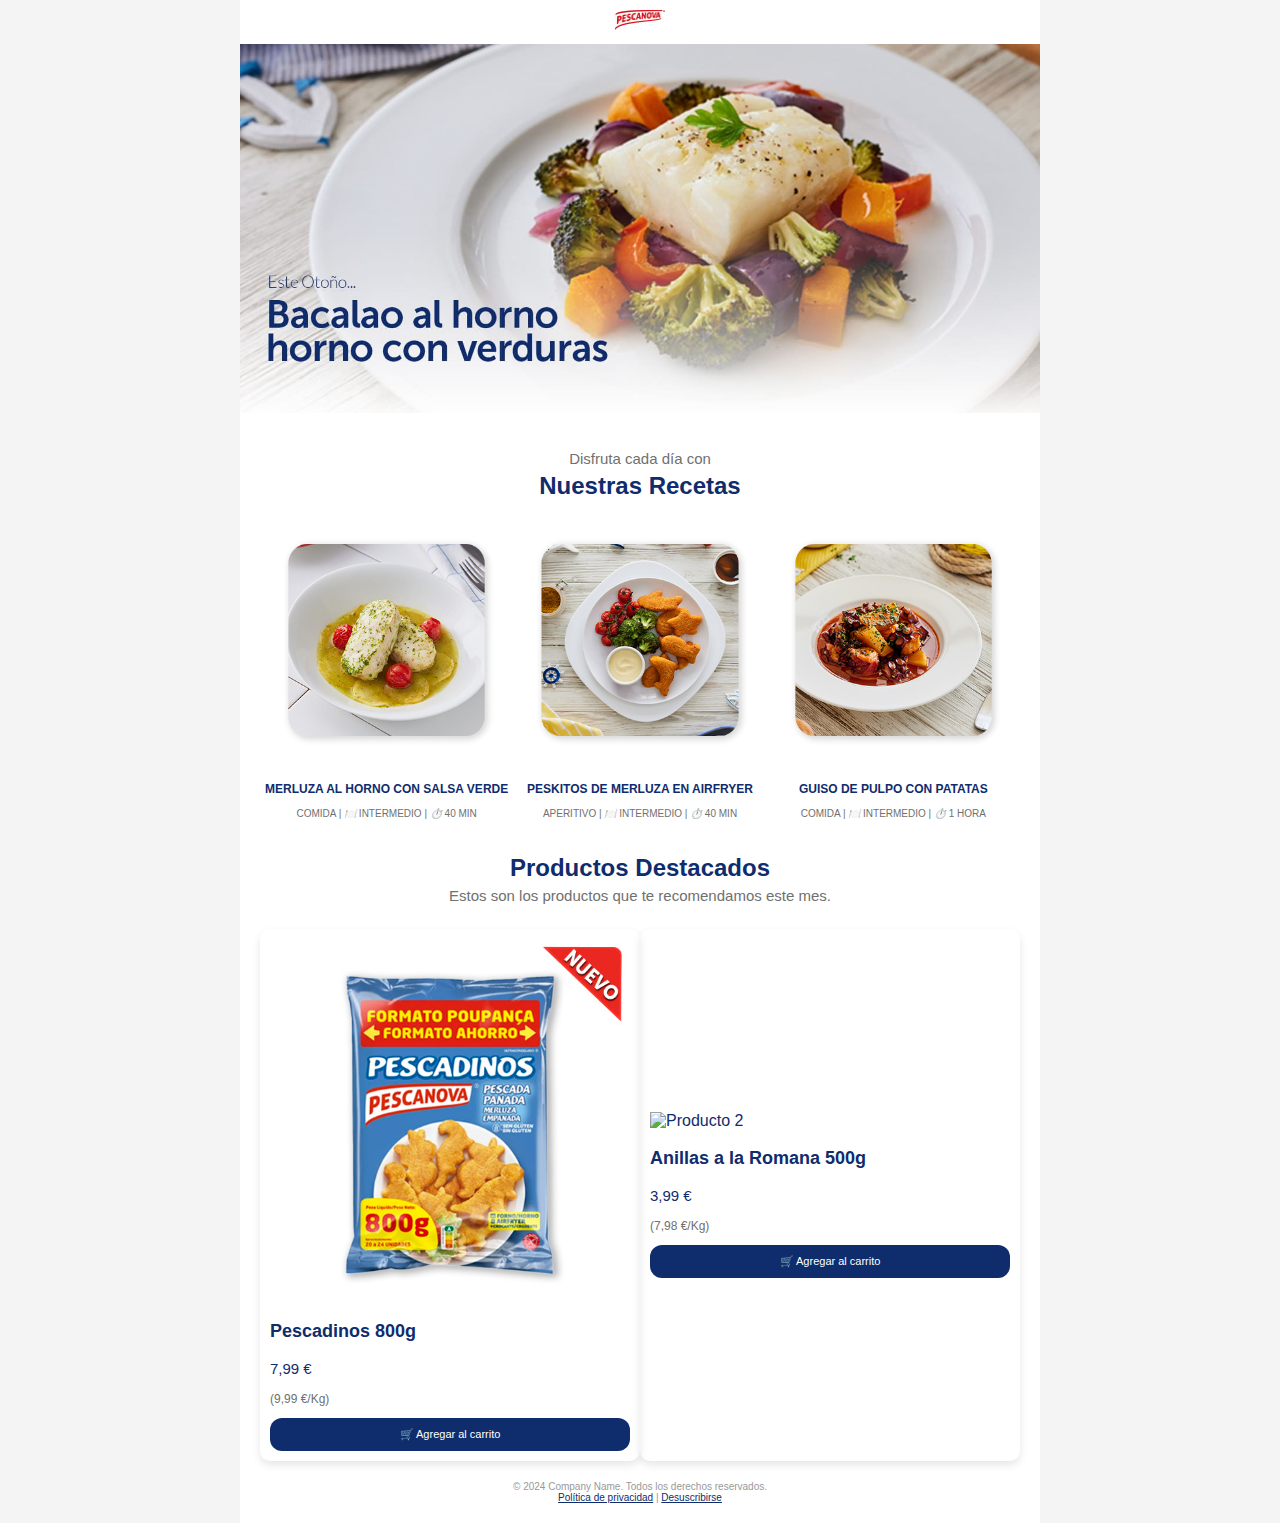
==== prueba.html @ 0c1b129d "finish" ====
<!DOCTYPE html>
<html lang="es">
  <head>
    <meta charset="UTF-8" />
    <meta name="viewport" content="width=device-width, initial-scale=1.0" />
    <title>Newsletter de Prueba</title>
  </head>
  <body
    style="
      margin: 0;
      padding: 0;
      background-color: #f4f4f4;
      color: #0f2c6d;
      font-family: Arial, sans-serif;
    "
  >
    <table
      border="0"
      cellpadding="0"
      cellspacing="0"
      width="100%"
      style="
        background-color: #fff;
        max-width: 800px;
        margin: 0 auto;
        border-collapse: collapse;
      "
    >
      <tr>
        <td align="center" style="padding: 10px 0">
          <img
            src="img/logo.png"
            alt="Logo"
            style="max-width: 50px; height: auto"
          />
        </td>
      </tr>
      <tr>
        <td style="position: relative">
          <img
            src="img/banner_top.jpg"
            alt="Banner Principal"
            style="width: 100%; height: auto"
          />
        </td>
      </tr>
      <tr>
        <td style="padding: 20px; text-align: center">
          <h2
            style="
              font-family: Arial, sans-serif;
              color: #707070;
              font-weight: 300;
              font-size: 15px;
              margin-bottom: 5px;
            "
          >
            Disfruta cada día con
          </h2>
          <p
            style="
              color: #0f2c6d;
              font-size: 24px;
              font-weight: 700;
              margin-top: 0;
              margin-bottom: 0;
            "
          >
            Nuestras Recetas
          </p>
        </td>
      </tr>
      <tr>
        <td style="padding: 0 20px">
          <!-- Sección de recetas en tabla -->
          <table width="100%" border="0" cellpadding="0" cellspacing="0">
            <tr>
              <!-- Receta 1 -->
              <td style="width: 33.33%; padding: 5px; text-align: center">
                <a
                  href="https://www.pescanova.es/recetas/merluza-al-horno-con-salsa-verde/"
                  target="_blank"
                >
                  <img
                    src="img/receta1.jpg"
                    alt="Receta 1"
                    style="width: 100%; height: auto"
                  />
                </a>
                <h3
                  style="
                    font-size: 12px;
                    color: #0f2c6d;
                    font-weight: bold;
                    margin-top: 10px;
                  "
                >
                  MERLUZA AL HORNO CON SALSA VERDE
                </h3>
                <p style="font-size: 10px; color: #707070; margin: 0">
                  COMIDA | <i style="color: #db0b0b">🍽️</i> INTERMEDIO |
                  <i style="color: #db0b0b">⏱️</i> 40 MIN
                </p>
              </td>
              <!-- Receta 2 -->
              <td style="width: 33.33%; padding: 5px; text-align: center">
                <a
                  href="https://www.pescanova.es/recetas/peskitos-de-merluza-en-airfryer/"
                  target="_blank"
                >
                  <img
                    src="img/recetas2.jpg"
                    alt="Receta 2"
                    style="width: 100%; height: auto"
                  />
                </a>
                <h3
                  style="
                    font-size: 12px;
                    color: #0f2c6d;
                    font-weight: bold;
                    margin-top: 10px;
                  "
                >
                  PESKITOS DE MERLUZA EN AIRFRYER
                </h3>
                <p style="font-size: 10px; color: #707070; margin: 0">
                  APERITIVO | <i style="color: #db0b0b">🍽️</i> INTERMEDIO |
                  <i style="color: #db0b0b">⏱️</i> 40 MIN
                </p>
              </td>
              <!-- Receta 3 -->
              <td style="width: 33.33%; padding: 5px; text-align: center">
                <a
                  href="https://www.pescanova.es/recetas/guiso-de-pulpo-con-patatas/"
                  target="_blank"
                >
                  <img
                    src="img/receta3.jpg"
                    alt="Receta 3"
                    style="width: 100%; height: auto"
                  />
                </a>
                <h3
                  style="
                    font-size: 12px;
                    color: #0f2c6d;
                    font-weight: bold;
                    margin-top: 10px;
                  "
                >
                  GUISO DE PULPO CON PATATAS
                </h3>
                <p style="font-size: 10px; color: #707070; margin: 0">
                  COMIDA | <i style="color: #db0b0b">🍽️</i> INTERMEDIO |
                  <i style="color: #db0b0b">⏱️</i> 1 HORA
                </p>
              </td>
            </tr>
          </table>
        </td>
      </tr>

      <tr>
        <td style="padding: 10px; text-align: center">
          <h2
            style="
              font-family: Arial, sans-serif;
              font-size: 24px;
              color: #0f2c6d;
              font-weight: 700;
              margin-bottom: 5px;
            "
          >
            Productos Destacados
          </h2>
          <p
            style="
              font-family: Arial, sans-serif;
              font-weight: 300;
              font-size: 15px;
              color: #707070;
              margin-top: 0;
            "
          >
            Estos son los productos que te recomendamos este mes.
          </p>
        </td>
      </tr>

      <tr>
        <td style="padding: 0 20px">
          <!-- Sección de productos -->
          <table width="100%" border="0" cellpadding="0" cellspacing="0">
            <tr>
              <!-- Producto 1 -->
              <td
                style="
                  width: 50%;
                  padding: 10px;
                  text-align: left;
                  box-shadow: 0px 4px 8px rgba(0, 0, 0, 0.1);
                  border-radius: 10px;
                "
              >
                <img
                  src="img/producto_1.jpg"
                  alt="Producto 1"
                  style="width: 100%; height: auto"
                />
                <h3
                  style="
                    font-family: Arial, sans-serif;
                    font-weight: 600;
                    font-size: 18px;
                  "
                >
                  Pescadinos 800g
                </h3>
                <p
                  style="
                    font-family: Arial, sans-serif;
                    font-weight: 200;
                    font-size: 15px;
                  "
                >
                  7,99 €
                </p>
                <p
                  style="
                    color: #707070;
                    font-size: 12px;
                    font-family: Arial, sans-serif;
                  "
                >
                  (9,99 €/Kg)
                </p>
                <a
                  href="https://www.pescanova.es/tienda/pescado-rebozado/pescadinos-800g/"
                  target="_blank"
                  style="
                    background-color: #0f2c6d;
                    color: white;
                    font-family: Arial, sans-serif;
                    font-size: 11px;
                    padding: 10px;
                    width: 100%;
                    border-radius: 12px;
                    cursor: pointer;
                    text-decoration: none;
                    display: inline-block;
                    text-align: center;
                    box-sizing: border-box;
                  "
                >
                  🛒 Agregar al carrito
                </a>
              </td>

              <!-- Producto 2 -->
              <td
                style="
                  width: 50%;
                  padding: 10px;
                  text-align: left;
                  box-shadow: 0px 4px 8px rgba(0, 0, 0, 0.1);
                  border-radius: 10px;
                "
              >
                <img
                  src="img/producto_2.jpg"
                  alt="Producto 2"
                  style="width: 100%; height: auto"
                />
                <h3
                  style="
                    font-family: Arial, sans-serif;
                    font-weight: 600;
                    font-size: 18px;
                  "
                >
                  Anillas a la Romana 500g
                </h3>
                <p
                  style="
                    font-family: Arial, sans-serif;
                    font-weight: 200;
                    font-size: 15px;
                  "
                >
                  3,99 €
                </p>
                <p
                  style="
                    color: #707070;
                    font-size: 12px;
                    font-family: Arial, sans-serif;
                  "
                >
                  (7,98 €/Kg)
                </p>
                <a
                  href="https://www.pescanova.es/tienda/precocinados/anillas-a-la-romana-500g/"
                  target="_blank"
                  style="
                    background-color: #0f2c6d;
                    color: white;
                    font-family: Arial, sans-serif;
                    font-size: 11px;
                    padding: 10px;
                    width: 100%;
                    border-radius: 12px;
                    cursor: pointer;
                    text-decoration: none;
                    display: inline-block;
                    text-align: center;
                    box-sizing: border-box;
                  "
                >
                  🛒 Agregar al carrito
                </a>
              </td>
            </tr>
          </table>
        </td>
      </tr>

      <!-- Espacio final -->
      <tr>
        <td>
          <center>
            <table
              align="center"
              border="0"
              cellpadding="0"
              cellspacing="0"
              width="100%"
            >
              <tr>
                <td
                  style="
                    padding: 20px;
                    text-align: center;
                    font-size: 10px;
                    color: #999;
                    font-family: Arial, sans-serif;
                  "
                >
                  © 2024 Company Name. Todos los derechos reservados. <br />
                  <a href="#" style="color: #0f2c6d">Política de privacidad</a>
                  |
                  <a href="#" style="color: #0f2c6d">Desuscribirse</a>
                </td>
              </tr>
            </table>
          </center>
        </td>
      </tr>
    </table>
  </body>
</html>
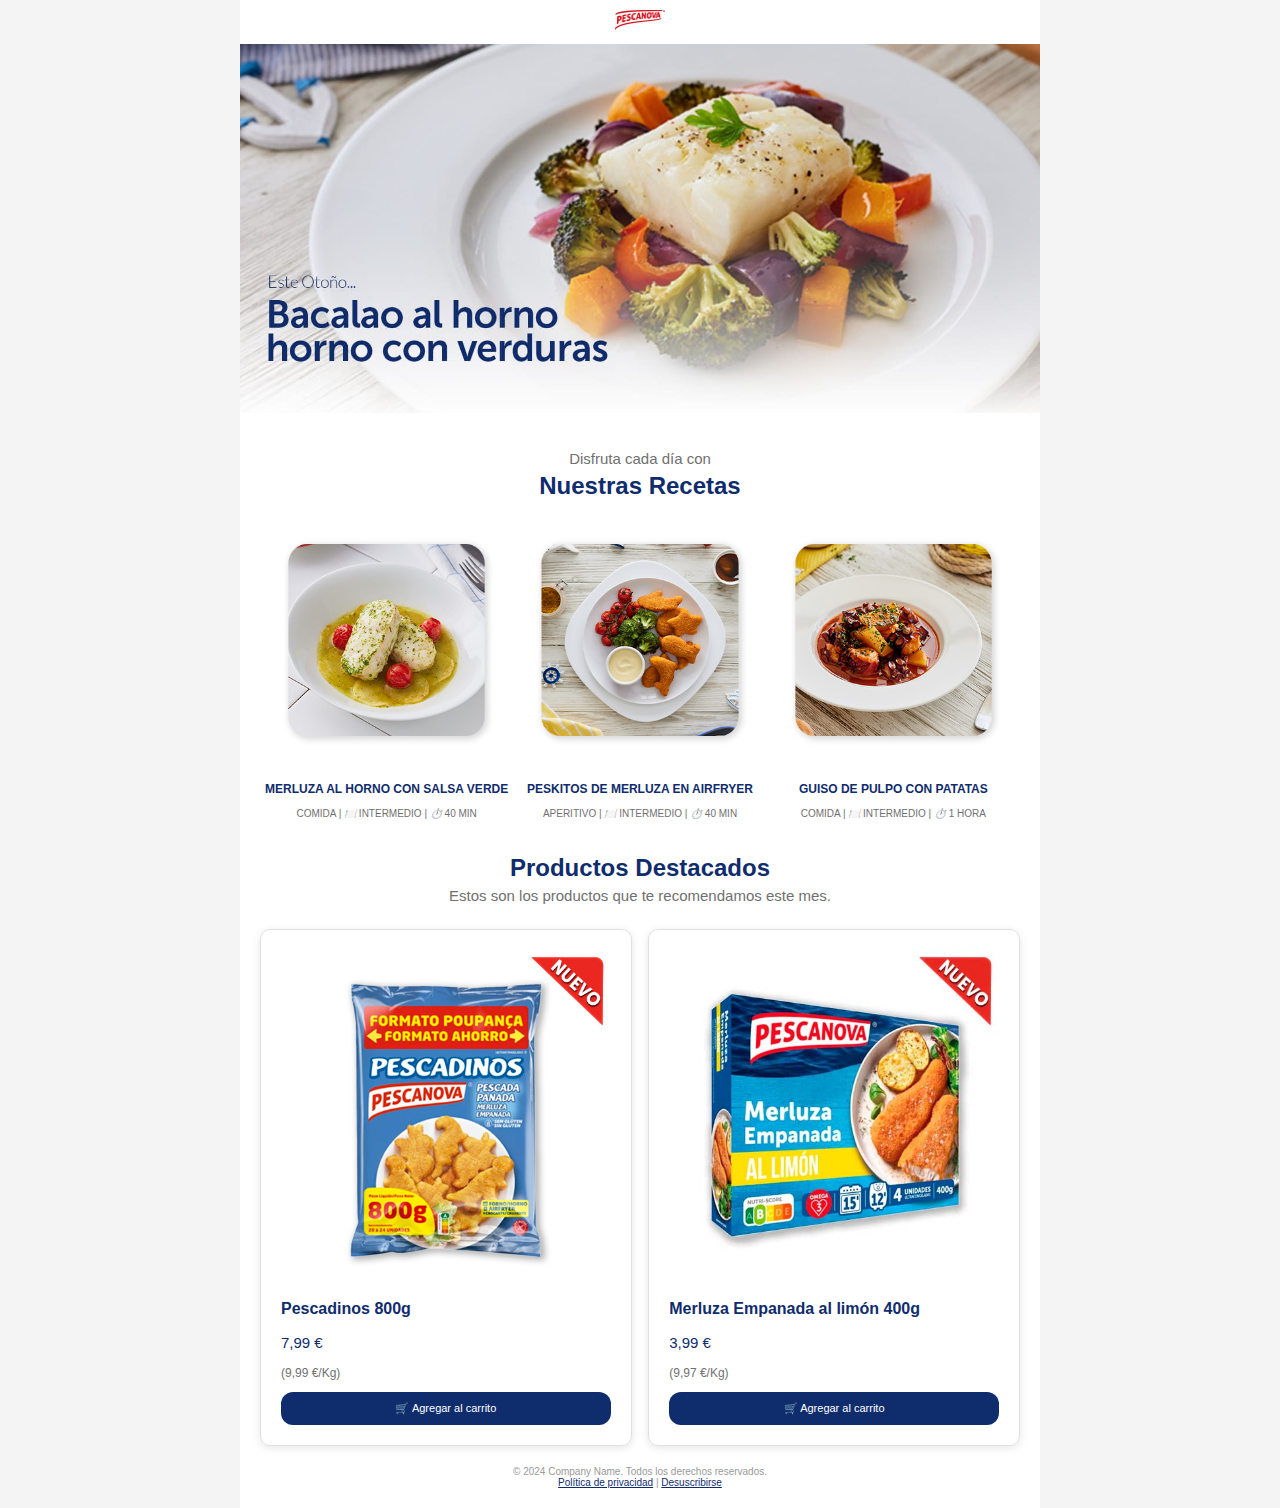
==== commit 9a118497: "FINISH" ====
--- a/prueba.html
+++ b/prueba.html
@@ -196,11 +196,12 @@
               <!-- Producto 1 -->
               <td
                 style="
-                  width: 50%;
-                  padding: 10px;
+                  width: 45%;
+                  padding: 20px;
                   text-align: left;
-                  box-shadow: 0px 4px 8px rgba(0, 0, 0, 0.1);
                   border-radius: 10px;
+                  border: 1px solid #e0e0e0;
+                  box-shadow: 0 2px 8px rgba(0, 0, 0, 0.1);
                 "
               >
                 <img
@@ -212,7 +213,7 @@
                   style="
                     font-family: Arial, sans-serif;
                     font-weight: 600;
-                    font-size: 18px;
+                    font-size: 16px;
                   "
                 >
                   Pescadinos 800g
@@ -257,18 +258,22 @@
                 </a>
               </td>
 
+              <!-- Espacio entre productos -->
+              <td style="width: 2%"></td>
+
               <!-- Producto 2 -->
               <td
                 style="
-                  width: 50%;
-                  padding: 10px;
+                  width: 45%;
+                  padding: 20px;
                   text-align: left;
-                  box-shadow: 0px 4px 8px rgba(0, 0, 0, 0.1);
                   border-radius: 10px;
+                  border: 1px solid #e0e0e0;
+                  box-shadow: 0 2px 8px rgba(0, 0, 0, 0.1);
                 "
               >
                 <img
-                  src="img/producto_2.jpg"
+                  src="img/productos_2.jpg"
                   alt="Producto 2"
                   style="width: 100%; height: auto"
                 />
@@ -276,10 +281,10 @@
                   style="
                     font-family: Arial, sans-serif;
                     font-weight: 600;
-                    font-size: 18px;
-                  "
-                >
-                  Anillas a la Romana 500g
+                    font-size: 16px;
+                  "
+                >
+                  Merluza Empanada al limón 400g
                 </h3>
                 <p
                   style="
@@ -297,7 +302,7 @@
                     font-family: Arial, sans-serif;
                   "
                 >
-                  (7,98 €/Kg)
+                  (9,97 €/Kg)
                 </p>
                 <a
                   href="https://www.pescanova.es/tienda/precocinados/anillas-a-la-romana-500g/"
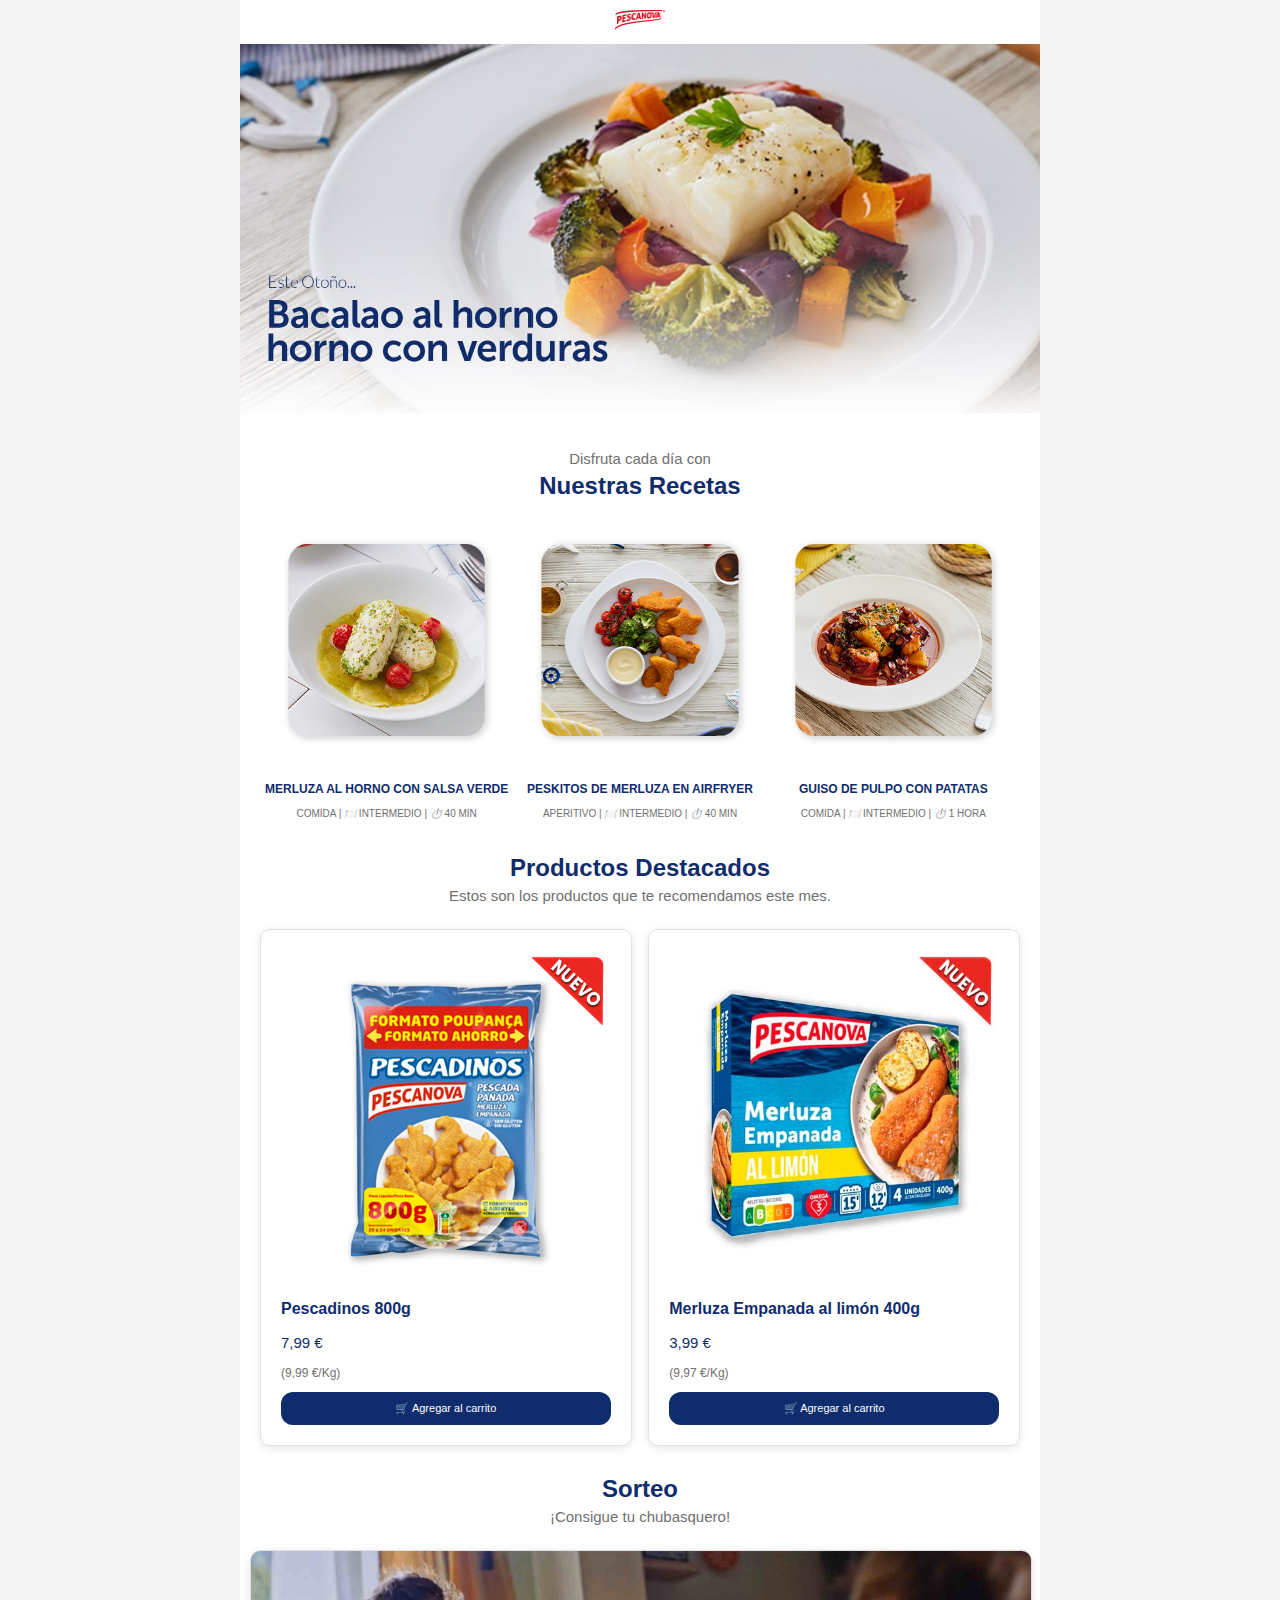
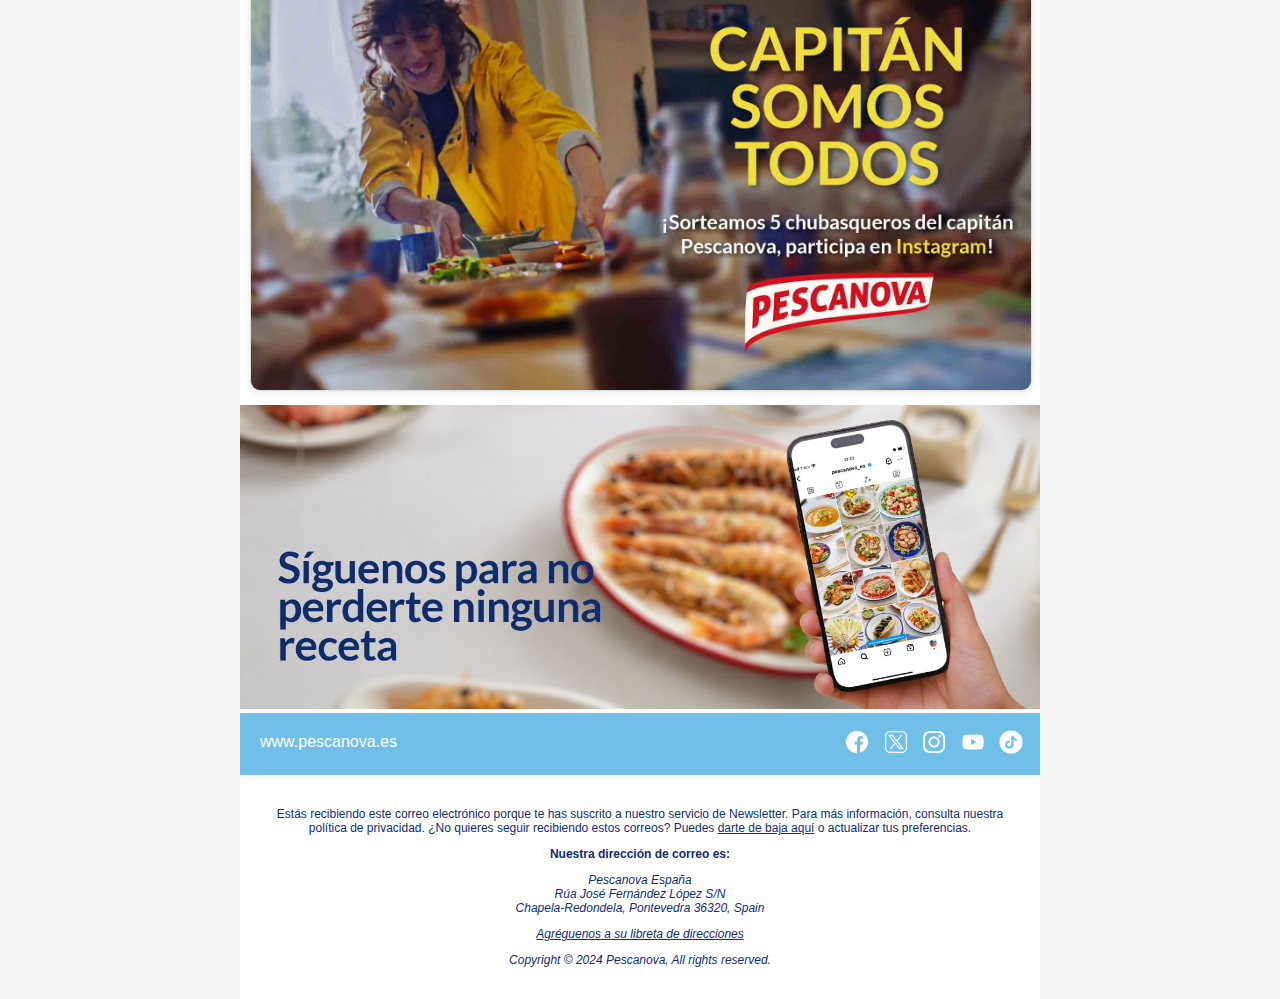
==== commit 75f82297: "finish" ====
--- a/prueba.html
+++ b/prueba.html
@@ -5,6 +5,7 @@
     <meta name="viewport" content="width=device-width, initial-scale=1.0" />
     <title>Newsletter de Prueba</title>
   </head>
+
   <body
     style="
       margin: 0;
@@ -330,35 +331,182 @@
         </td>
       </tr>
 
-      <!-- Espacio final -->
-      <tr>
-        <td>
-          <center>
-            <table
-              align="center"
-              border="0"
-              cellpadding="0"
-              cellspacing="0"
-              width="100%"
+      <!-- sorteo -->
+
+      <tr>
+        <td style="padding: 10px; text-align: center">
+          <h2
+            style="
+              font-family: Arial, sans-serif;
+              font-size: 24px;
+              color: #0f2c6d;
+              font-weight: 700;
+              margin-bottom: 5px;
+            "
+          >
+            Sorteo
+          </h2>
+          <p
+            style="
+              font-family: Arial, sans-serif;
+              font-weight: 300;
+              font-size: 15px;
+              color: #707070;
+              margin-top: 0;
+            "
+          >
+            ¡Consigue tu chubasquero!
+          </p>
+
+          <img
+            src="img/sorteo1.jpg"
+            alt="imagen del sorteo"
+            style="
+              width: 100%;
+              height: auto;
+              border-radius: 10px;
+              margin-top: 10px;
+              border-radius: 10px;
+              border: 1px solid #e0e0e0;
+              box-shadow: 0 2px 8px rgba(0, 0, 0, 0.1);
+            "
+          />
+        </td>
+      </tr>
+
+      <tr>
+        <td style="text-align: center">
+          <a href="https://www.instagram.com/pescanova_es/" target="_blank">
+            <img
+              src="img/banner_footer.jpg"
+              alt="imagen del footer"
+              style="width: 100%; height: auto"
+            />
+          </a>
+        </td>
+      </tr>
+
+      <!-- footer:rr.ss -->
+
+      <tr style="background-color: #6fbfe9; text-align: center">
+        <td
+          style="
+            color: white;
+            font-family: Arial, sans-serif;
+            font-size: 16px;
+            float: left;
+            padding: 20px;
+          "
+        >
+          <a
+            href="https://www.pescanova.es/"
+            style="color: white; text-decoration: none"
+          >
+            www.pescanova.es
+          </a>
+        </td>
+
+        <td style="float: right; padding: 17px">
+          <a
+            href="https://x.com/pescanova_es?lang=es"
+            target="_blank"
+            style="text-decoration: none; margin-left: 10px"
+          >
+            <img
+              src="img/facebook_rrss.png"
+              alt="Facebook"
+              style="width: 24px; height: auto"
+            />
+          </a>
+          <a
+            href="https://x.com/pescanova_es?lang=es"
+            target="_blank"
+            style="text-decoration: none; margin-left: 10px"
+          >
+            <img
+              src="img/x_rrss.png"
+              alt="Twitter"
+              style="width: 24px; height: auto"
+            />
+          </a>
+          <a
+            href="https://www.instagram.com/pescanova_es/"
+            target="_blank"
+            style="text-decoration: none; margin-left: 10px"
+          >
+            <img
+              src="img/instagram_rrss.png"
+              alt="Instagram"
+              style="width: 24px; height: auto"
+            />
+          </a>
+          <a
+            href="https://www.youtube.com/user/videorecetas"
+            target="_blank"
+            style="text-decoration: none; margin-left: 10px"
+          >
+            <img
+              src="img/youtube_rrss.png"
+              alt="YouTube"
+              style="width: 24px; height: auto"
+            />
+          </a>
+          <a
+            href="https://www.tiktok.com/@pescanova_es"
+            target="_blank"
+            style="text-decoration: none; margin-left: 10px"
+          >
+            <img
+              src="img/tiktok_rrss.png"
+              alt="TikTok"
+              style="width: 24px; height: auto"
+            />
+          </a>
+        </td>
+
+        <!-- footer: textos legales-->
+      </tr>
+
+      <tr>
+        <td
+          style="
+            padding: 20px;
+            text-align: center;
+            font-family: Arial, sans-serif;
+            font-size: 12px;
+            color: #0f2c6d;
+          "
+        >
+          <p style="margin-bottom: 10px">
+            Estás recibiendo este correo electrónico porque te has suscrito a
+            nuestro servicio de Newsletter. Para más información, consulta
+            nuestra política de privacidad. ¿No quieres seguir recibiendo estos
+            correos? Puedes
+            <a href="*|UNSUB|*" target="_blank" style="color: #0f2c6d"
+              >darte de baja aquí</a
             >
-              <tr>
-                <td
-                  style="
-                    padding: 20px;
-                    text-align: center;
-                    font-size: 10px;
-                    color: #999;
-                    font-family: Arial, sans-serif;
-                  "
-                >
-                  © 2024 Company Name. Todos los derechos reservados. <br />
-                  <a href="#" style="color: #0f2c6d">Política de privacidad</a>
-                  |
-                  <a href="#" style="color: #0f2c6d">Desuscribirse</a>
-                </td>
-              </tr>
-            </table>
-          </center>
+            o actualizar tus preferencias.
+          </p>
+          <p><strong>Nuestra dirección de correo es:</strong></p>
+          <p style="margin-bottom: 10px">
+            <i
+              >Pescanova España<br />Rúa José Fernández López S/N<br />Chapela-Redondela,
+              Pontevedra 36320, Spain<br
+            /></i>
+          </p>
+          <p style="margin-bottom: 10px">
+            <i
+              ><a
+                href="https://pescanova.us13.list-manage.com/track/click?u=735584e8323f490c3f36c53c3&id=90bc5eef2a&e=3b37c33f7c"
+                target="_blank"
+                style="color: #0f2c6d"
+                >Agréguenos a su libreta de direcciones</a
+              ></i
+            >
+          </p>
+          <p>
+            <i>Copyright © 2024 Pescanova, All rights reserved.</i>
+          </p>
         </td>
       </tr>
     </table>
